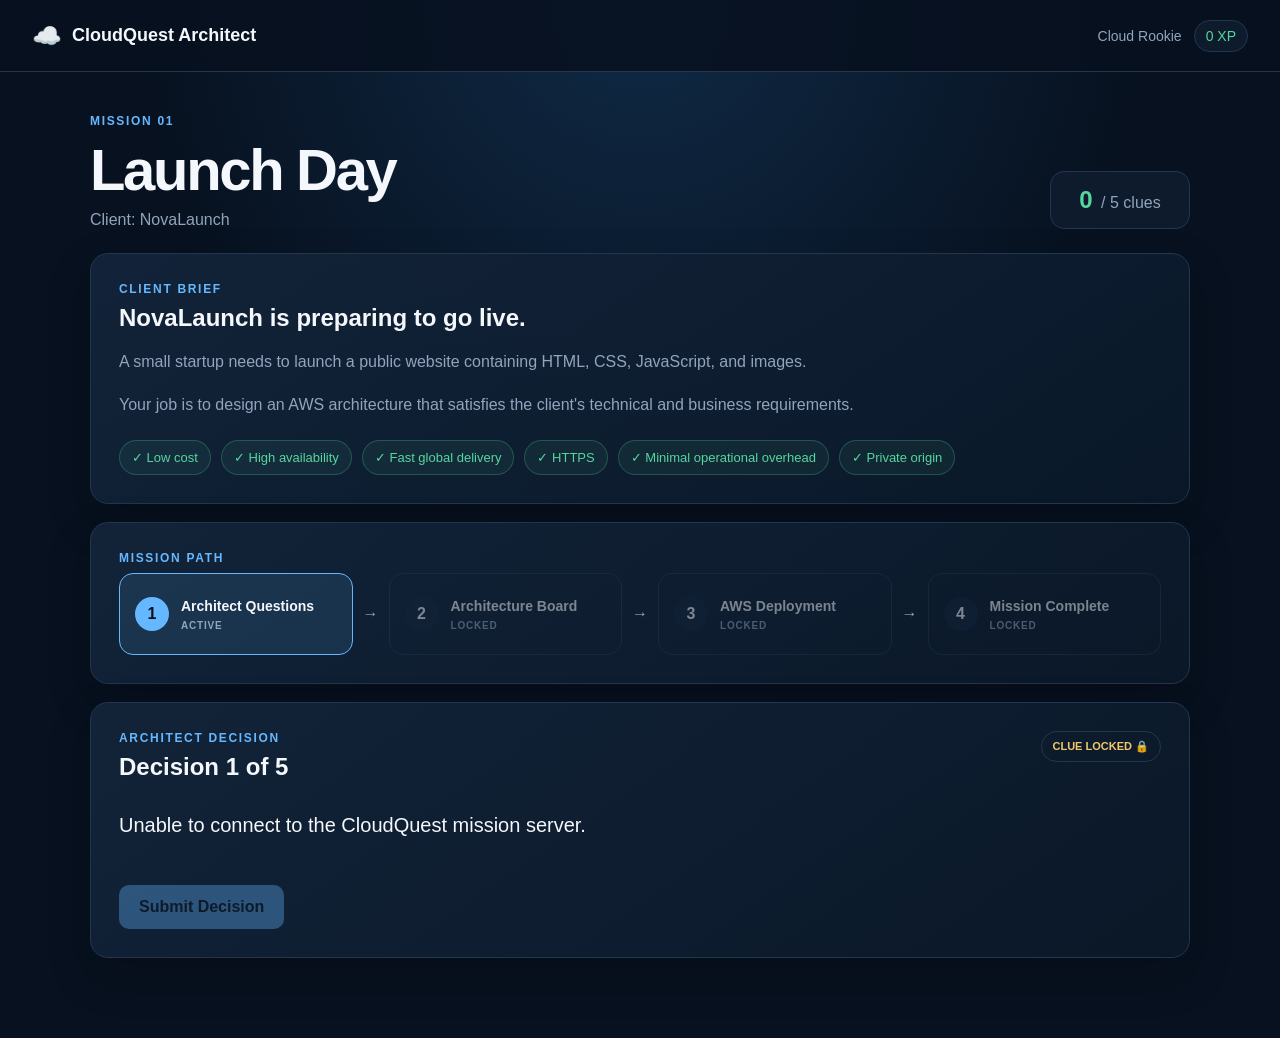
==== frontend/index.html @ 121c69e2 "feat: connect Mission 1 decision flow to API" ====
<!DOCTYPE html>
<html lang="en">
<head>
    <meta charset="UTF-8">
    <meta
        name="viewport"
        content="width=device-width, initial-scale=1.0"
    >

    <title>CloudQuest Architect</title>

    <link rel="stylesheet" href="style.css">
</head>

<body>

    <header class="topbar">
        <div class="brand">
            <span class="brand-icon">☁️</span>
            <span>CloudQuest Architect</span>
        </div>

        <div class="player-info">
            <span>Cloud Rookie</span>
            <span id="xp-display">0 XP</span>
        </div>
    </header>

    <main class="game-container">

        <section class="mission-header">
            <div>
                <p class="eyebrow">MISSION 01</p>
                <h1>Launch Day</h1>
                <p class="mission-company">
                    Client: NovaLaunch
                </p>
            </div>

            <div class="clue-counter">
                <span id="clues-unlocked">0</span>
                <span>/ 5 clues</span>
            </div>
        </section>

        <section class="client-brief game-card">
            <p class="section-label">CLIENT BRIEF</p>

            <h2>NovaLaunch is preparing to go live.</h2>

            <p>
                A small startup needs to launch a public website
                containing HTML, CSS, JavaScript, and images.
            </p>

            <p>
                Your job is to design an AWS architecture that
                satisfies the client's technical and business
                requirements.
            </p>

            <div class="requirements">
                <span>✓ Low cost</span>
                <span>✓ High availability</span>
                <span>✓ Fast global delivery</span>
                <span>✓ HTTPS</span>
                <span>✓ Minimal operational overhead</span>
                <span>✓ Private origin</span>
            </div>
        </section>

        <section class="mission-path game-card">
            <p class="section-label">MISSION PATH</p>

            <div class="path">
                <div class="path-stage active">
                    <span class="stage-number">1</span>
                    <div>
                        <strong>Architect Questions</strong>
                        <small>ACTIVE</small>
                    </div>
                </div>

                <span class="path-arrow">→</span>

                <div
                    class="path-stage locked"
                    id="architecture-stage"
                >
                    <span class="stage-number">2</span>
                    <div>
                        <strong>Architecture Board</strong>
                        <small>LOCKED</small>
                    </div>
                </div>

                <span class="path-arrow">→</span>

                <div
                    class="path-stage locked"
                    id="deployment-stage"
                >
                    <span class="stage-number">3</span>
                    <div>
                        <strong>AWS Deployment</strong>
                        <small>LOCKED</small>
                    </div>
                </div>

                <span class="path-arrow">→</span>

                <div class="path-stage locked">
                    <span class="stage-number">4</span>
                    <div>
                        <strong>Mission Complete</strong>
                        <small>LOCKED</small>
                    </div>
                </div>
            </div>
        </section>

        <section class="decision-area game-card">

            <div class="decision-heading">
                <div>
                    <p class="section-label">
                        ARCHITECT DECISION
                    </p>

                    <h2 id="question-progress">
                        Decision 1 of 5
                    </h2>
                </div>

                <span class="decision-status">
                    CLUE LOCKED 🔒
                </span>
            </div>

            <p
                class="question-text"
                id="question-text"
            >
                Loading mission decision...
            </p>

            <div
                class="answer-options"
                id="answer-options"
            >
            </div>

            <div
                class="feedback hidden"
                id="feedback"
            >
            </div>

            <button
                type="button"
                id="submit-answer"
                disabled
            >
                Submit Decision
            </button>

        </section>

    </main>

    <script src="app.js"></script>

</body>
</html>
---- frontend/style.css ----
* {
    box-sizing: border-box;
}

:root {
    --bg: #07111f;
    --surface: #0d1b2d;
    --surface-light: #13243a;
    --border: #24364d;
    --text: #f4f7fb;
    --muted: #91a4bc;
    --accent: #65b8ff;
    --accent-soft: rgba(101, 184, 255, 0.12);
    --success: #55d69e;
    --warning: #f4c76b;
}

body {
    margin: 0;
    min-height: 100vh;
    font-family:
        Inter,
        -apple-system,
        BlinkMacSystemFont,
        "Segoe UI",
        sans-serif;
    background:
        radial-gradient(
            circle at top,
            #102a46 0,
            var(--bg) 42%
        );
    color: var(--text);
}

button,
input {
    font: inherit;
}

.topbar {
    min-height: 72px;
    padding: 0 32px;
    display: flex;
    align-items: center;
    justify-content: space-between;
    border-bottom: 1px solid var(--border);
    background: rgba(7, 17, 31, 0.88);
}

.brand {
    display: flex;
    align-items: center;
    gap: 10px;
    font-size: 18px;
    font-weight: 700;
}

.brand-icon {
    font-size: 24px;
}

.player-info {
    display: flex;
    align-items: center;
    gap: 12px;
    color: var(--muted);
    font-size: 14px;
}

#xp-display {
    padding: 7px 11px;
    border: 1px solid var(--border);
    border-radius: 999px;
    color: var(--success);
    background: var(--surface);
}

.game-container {
    width: min(1100px, calc(100% - 40px));
    margin: 42px auto 80px;
}

.mission-header {
    margin-bottom: 24px;
    display: flex;
    align-items: flex-end;
    justify-content: space-between;
    gap: 24px;
}

.eyebrow,
.section-label {
    margin: 0 0 8px;
    color: var(--accent);
    font-size: 12px;
    font-weight: 800;
    letter-spacing: 0.14em;
}

.mission-header h1 {
    margin: 0;
    font-size: clamp(36px, 6vw, 58px);
    letter-spacing: -0.04em;
}

.mission-company {
    margin: 8px 0 0;
    color: var(--muted);
}

.clue-counter {
    min-width: 140px;
    padding: 14px 18px;
    border: 1px solid var(--border);
    border-radius: 14px;
    text-align: center;
    background: var(--surface);
    color: var(--muted);
}

#clues-unlocked {
    margin-right: 4px;
    color: var(--success);
    font-size: 24px;
    font-weight: 800;
}

.game-card {
    margin-bottom: 18px;
    padding: 28px;
    border: 1px solid var(--border);
    border-radius: 18px;
    background:
        linear-gradient(
            145deg,
            rgba(19, 36, 58, 0.95),
            rgba(10, 24, 40, 0.95)
        );
    box-shadow: 0 18px 45px rgba(0, 0, 0, 0.18);
}

.client-brief h2,
.decision-heading h2 {
    margin: 0;
}

.client-brief > p:not(.section-label) {
    max-width: 760px;
    color: var(--muted);
    line-height: 1.7;
}

.requirements {
    margin-top: 22px;
    display: flex;
    flex-wrap: wrap;
    gap: 10px;
}

.requirements span {
    padding: 9px 12px;
    border: 1px solid rgba(85, 214, 158, 0.25);
    border-radius: 999px;
    color: var(--success);
    background: rgba(85, 214, 158, 0.07);
    font-size: 13px;
}

.path {
    display: grid;
    grid-template-columns:
        1fr auto 1fr auto 1fr auto 1fr;
    align-items: center;
    gap: 10px;
}

.path-stage {
    min-height: 82px;
    padding: 15px;
    display: flex;
    align-items: center;
    gap: 12px;
    border: 1px solid var(--border);
    border-radius: 14px;
}

.path-stage.active {
    border-color: var(--accent);
    background: var(--accent-soft);
}

.path-stage.locked {
    opacity: 0.48;
}

.stage-number {
    width: 34px;
    height: 34px;
    flex: 0 0 34px;
    display: grid;
    place-items: center;
    border-radius: 50%;
    background: var(--surface-light);
    font-weight: 800;
}

.path-stage.active .stage-number {
    color: var(--bg);
    background: var(--accent);
}

.path-stage strong,
.path-stage small {
    display: block;
}

.path-stage strong {
    font-size: 14px;
}

.path-stage small {
    margin-top: 6px;
    color: var(--muted);
    font-size: 10px;
    font-weight: 800;
    letter-spacing: 0.08em;
}

.path-arrow {
    color: var(--muted);
}

.decision-heading {
    display: flex;
    justify-content: space-between;
    gap: 20px;
}

.decision-status {
    height: fit-content;
    padding: 8px 11px;
    border: 1px solid var(--border);
    border-radius: 999px;
    color: var(--warning);
    font-size: 11px;
    font-weight: 800;
}

.question-text {
    max-width: 800px;
    margin: 28px 0 22px;
    font-size: 20px;
    line-height: 1.6;
}

.answer-options {
    display: grid;
    gap: 12px;
}

.answer-option {
    width: 100%;
    padding: 16px 18px;
    border: 1px solid var(--border);
    border-radius: 12px;
    text-align: left;
    color: var(--text);
    background: var(--surface);
    cursor: pointer;
    transition:
        border-color 0.15s ease,
        transform 0.15s ease,
        background 0.15s ease;
}

.answer-option:hover {
    border-color: var(--accent);
    transform: translateY(-1px);
}

.answer-option.selected {
    border-color: var(--accent);
    background: var(--accent-soft);
}

.feedback {
    margin-top: 20px;
    padding: 16px;
    border: 1px solid var(--border);
    border-radius: 12px;
    line-height: 1.6;
}

.hidden {
    display: none;
}

#submit-answer {
    margin-top: 22px;
    padding: 13px 20px;
    border: 0;
    border-radius: 10px;
    color: var(--bg);
    background: var(--accent);
    font-weight: 800;
    cursor: pointer;
}

#submit-answer:disabled {
    cursor: not-allowed;
    opacity: 0.35;
}

@media (max-width: 850px) {
    .path {
        grid-template-columns: 1fr;
    }

    .path-arrow {
        text-align: center;
        transform: rotate(90deg);
    }
}

@media (max-width: 600px) {
    .topbar {
        padding: 0 18px;
    }

    .player-info span:first-child {
        display: none;
    }

    .game-container {
        width: min(100% - 24px, 1100px);
        margin-top: 24px;
    }

    .mission-header {
        align-items: flex-start;
        flex-direction: column;
    }

    .game-card {
        padding: 20px;
    }

    .decision-heading {
        flex-direction: column;
    }
}
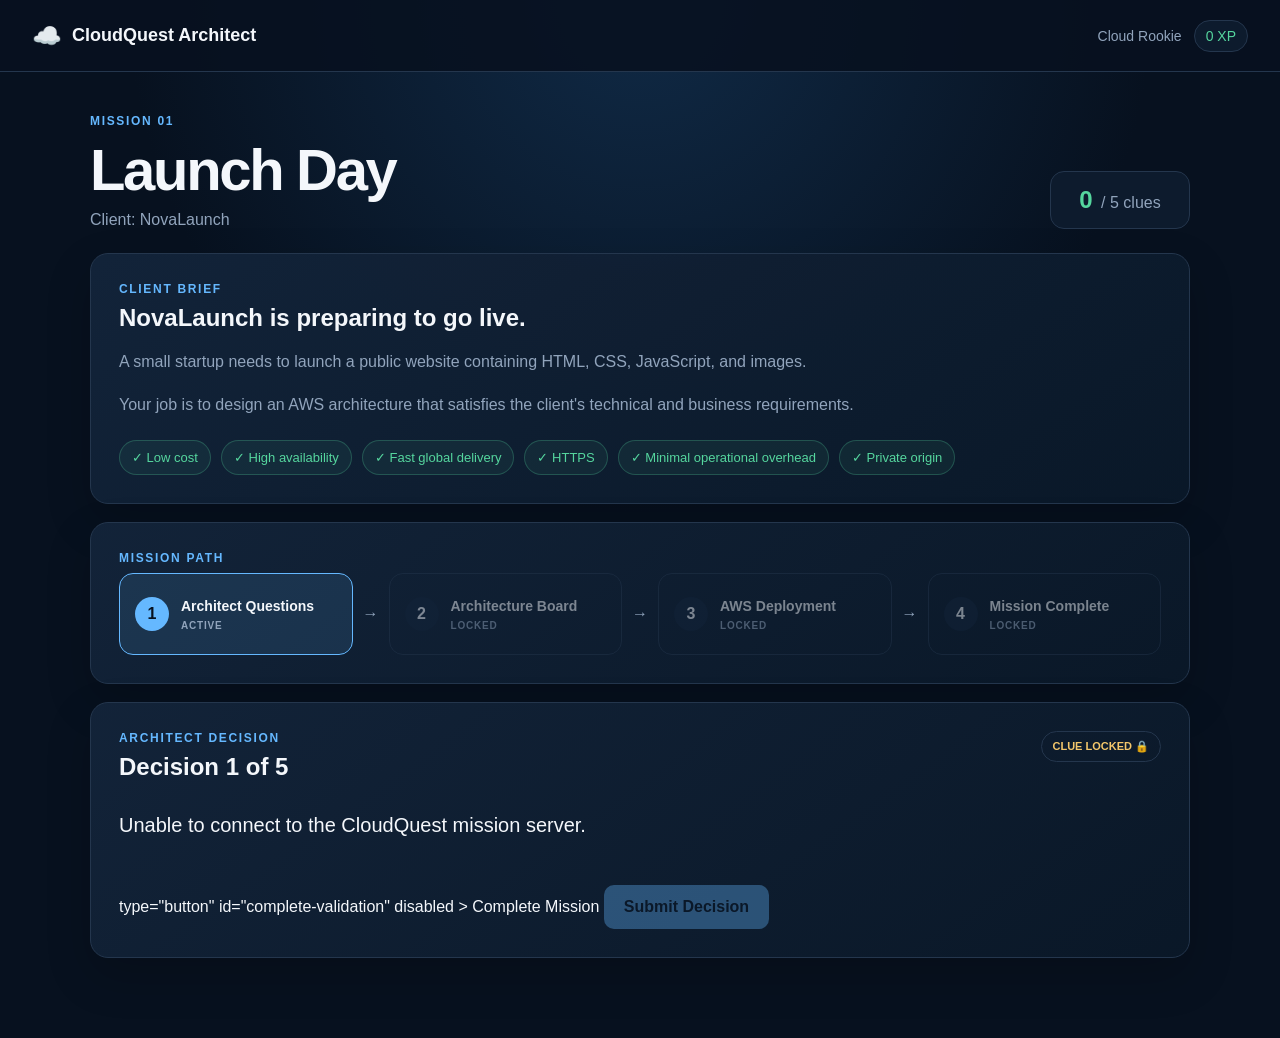
==== commit ca4a6756: "feat: add Mission 2 navigation" ====
--- a/frontend/index.html
+++ b/frontend/index.html
@@ -73,7 +73,7 @@
             <p class="section-label">MISSION PATH</p>
 
             <div class="path">
-                <div class="path-stage active">
+                <div class="path-stage active" id="questions-stage">
                     <span class="stage-number">1</span>
                     <div>
                         <strong>Architect Questions</strong>
@@ -109,7 +109,7 @@
 
                 <span class="path-arrow">→</span>
 
-                <div class="path-stage locked">
+                <div class="path-stage locked"  id="mission-complete-stage" >
                     <span class="stage-number">4</span>
                     <div>
                         <strong>Mission Complete</strong>
@@ -156,7 +156,21 @@
             >
             </div>
 
-            <button
+                type="button"
+    id="complete-validation"
+    disabled
+>
+    Complete Mission
+</button>
+<button
+    type="button"
+    id="continue-mission-2"
+    class="hidden"
+    onclick="window.location.href='/mission2.html'"
+>
+    Continue to Mission 02 — Traffic Surge →
+</button>
+<button
                 type="button"
                 id="submit-answer"
                 disabled
@@ -166,6 +180,713 @@
 
         </section>
 
+        <section
+            class="architecture-board game-card hidden"
+            id="architecture-board"
+        >
+            <div class="board-heading">
+                <div>
+                    <p class="section-label">ARCHITECTURE BOARD</p>
+                    <h2>Build the NovaLaunch Architecture</h2>
+                </div>
+
+                <span class="board-status">
+                    DESIGN IN PROGRESS
+                </span>
+            </div>
+
+            <p class="board-intro">
+                Use the clues you unlocked to place the correct AWS
+                service in each architecture layer. Some services are
+                distractors.
+            </p>
+
+            <div class="architecture-layout">
+
+                <div class="clue-panel">
+                    <h3>🧩 Unlocked Clues</h3>
+
+                    <div id="architecture-clues">
+                    </div>
+                </div>
+
+                <div class="component-panel">
+                    <h3>☁️ AWS Component Bank</h3>
+
+                    <p class="panel-help">
+                        Select a service, then choose the architecture
+                        layer where you want to place it.
+                    </p>
+
+                    <div
+                        class="component-bank"
+                        id="component-bank"
+                    >
+                    </div>
+                </div>
+
+                <div class="architecture-slots-panel">
+                    <h3>🏗️ Architecture Layers</h3>
+
+                    <div
+                        class="architecture-slots"
+                        id="architecture-slots"
+                    >
+                    </div>
+                </div>
+
+            </div>
+
+            <div
+                class="architecture-feedback hidden"
+                id="architecture-feedback"
+            >
+            </div>
+
+            <button
+                type="button"
+                id="submit-architecture"
+                disabled
+            >
+                Submit for Architect Review
+            </button>
+
+        </section>
+        <section
+            class="deployment-mission game-card hidden"
+            id="deployment-mission"
+        >
+            <div class="deployment-heading">
+                <div>
+                    <p class="section-label">AWS DEPLOYMENT MISSION</p>
+                    <h2>Launch NovaLaunch</h2>
+                </div>
+
+                <span class="deployment-status">
+                    READY TO DEPLOY
+                </span>
+            </div>
+
+            <p class="deployment-intro">
+                Your architecture has been approved. Now turn the
+                design into a working AWS solution.
+            </p>
+
+            <div class="deployment-progress">
+                <div class="deployment-step active">
+                    <span>1</span>
+                    <strong>Origin</strong>
+                </div>
+
+                <div class="deployment-step">
+                    <span>2</span>
+                    <strong>Global Delivery</strong>
+                </div>
+
+                <div class="deployment-step">
+                    <span>3</span>
+                    <strong>HTTPS</strong>
+                </div>
+
+                <div class="deployment-step">
+                    <span>4</span>
+                    <strong>DNS</strong>
+                </div>
+
+                <div class="deployment-step">
+                    <span>5</span>
+                    <strong>Validation</strong>
+                </div>
+            </div>
+
+            <div class="deployment-task">
+                <p class="section-label">DEPLOYMENT STAGE 1</p>
+
+                <h3>Build the Private Origin</h3>
+
+                <p class="deployment-requirement">
+                    NovaLaunch needs a secure location for its static
+                    website. The origin must not be directly public.
+                </p>
+
+                <div class="deployment-task-grid">
+                    <div class="deployment-task-card">
+                        <h4>🎯 Your Task</h4>
+
+                        <ul>
+                            <li>Create an Amazon S3 bucket.</li>
+                            <li>Upload the NovaLaunch website files.</li>
+                            <li>Keep Block Public Access enabled.</li>
+                            <li>Do not enable public website hosting.</li>
+                        </ul>
+                    </div>
+
+                    <div class="deployment-task-card">
+                        <h4>💡 Why This Matters</h4>
+
+                        <p>
+                            CloudFront will become the public entry
+                            point. The S3 origin should remain protected
+                            from direct public access.
+                        </p>
+                    </div>
+                </div>
+
+                <div
+                    class="deployment-feedback hidden"
+                    id="deployment-feedback"
+                ></div>
+
+                <button
+                    type="button"
+                    id="complete-deployment-stage"
+                >
+                    I've Created the Origin
+                             </button>
+                              <div
+                    class="deployment-check hidden"
+                    id="origin-deployment-check"
+                >
+                    <p class="section-label">
+                        DEPLOYMENT CHECK
+                    </p>
+
+                    <h4>
+                        Verify the Private Origin
+                    </h4>
+
+                    <p>
+                        Your S3 bucket contains the website files.
+                        Which setting should remain enabled to prevent
+                        direct public access?
+                    </p>
+
+                    <div
+                        class="deployment-check-options"
+                        id="origin-check-options"
+                    >
+                        <button
+                            type="button"
+                            class="deployment-check-option"
+                            data-answer="A"
+                        >
+                            A. Static website hosting
+                        </button>
+
+                        <button
+                            type="button"
+                            class="deployment-check-option"
+                            data-answer="B"
+                        >
+                            B. Block Public Access
+                        </button>
+
+                        <button
+                            type="button"
+                            class="deployment-check-option"
+                            data-answer="C"
+                        >
+                            C. Public-read ACL
+                        </button>
+
+                        <button
+                            type="button"
+                            class="deployment-check-option"
+                            data-answer="D"
+                        >
+                            D. Public bucket policy
+                        </button>
+                    </div>
+
+                    <button
+                        type="button"
+                        id="verify-origin-check"
+                        disabled
+                    >
+                        Verify Deployment
+                    </button>
+
+                </div>
+
+            </div>
+       
+                 <div
+                class="deployment-task hidden"
+                id="global-delivery-stage"
+            >
+                <p class="section-label">
+                    DEPLOYMENT STAGE 2
+                </p>
+
+                <h3>Configure Global Delivery</h3>
+
+                <p class="deployment-requirement">
+                    NovaLaunch users are distributed around the world.
+                    Deliver the private S3 content with low latency
+                    without managing web servers.
+                </p>
+
+                <div class="deployment-task-grid">
+                    <div class="deployment-task-card">
+                        <h4>🎯 Your Task</h4>
+
+                        <ul>
+                            <li>
+                                Create an Amazon CloudFront distribution.
+                            </li>
+                            <li>
+                                Use your private S3 bucket as the origin.
+                            </li>
+                            <li>
+                                Configure controlled access between
+                                CloudFront and the S3 origin.
+                            </li>
+                            <li>
+                                Wait until the distribution is deployed.
+                            </li>
+                        </ul>
+                    </div>
+
+                    <div class="deployment-task-card">
+                        <h4>💡 Why This Matters</h4>
+
+                        <p>
+                            CloudFront provides a globally distributed
+                            entry point while the S3 bucket remains
+                            protected as the origin.
+                        </p>
+                    </div>
+                </div>
+
+                <div
+                    class="deployment-feedback hidden"
+                    id="global-delivery-feedback"
+                ></div>
+
+                <button
+                    type="button"
+                    id="complete-global-delivery"
+                >
+                    I've Configured Global Delivery
+                </button>
+
+                <div
+                    class="deployment-check hidden"
+                    id="global-delivery-check"
+                >
+                    <p class="section-label">
+                        DEPLOYMENT CHECK
+                    </p>
+
+                    <h4>Verify the Delivery Layer</h4>
+
+                    <p>
+                        Which AWS service should users reach first
+                        when requesting the NovaLaunch website?
+                    </p>
+
+                    <div
+                        class="deployment-check-options"
+                        id="global-delivery-options"
+                    >
+                        <button
+                            type="button"
+                            class="global-delivery-option"
+                            data-answer="A"
+                        >
+                            A. Amazon S3
+                        </button>
+
+                        <button
+                            type="button"
+                            class="global-delivery-option"
+                            data-answer="B"
+                        >
+                            B. Amazon CloudFront
+                        </button>
+
+                        <button
+                            type="button"
+                            class="global-delivery-option"
+                            data-answer="C"
+                        >
+                            C. Amazon EC2
+                        </button>
+
+                        <button
+                            type="button"
+                            class="global-delivery-option"
+                            data-answer="D"
+                        >
+                            D. Amazon RDS
+                        </button>
+                    </div>
+
+                    <button
+                        type="button"
+                        id="verify-global-delivery"
+                        disabled
+                    >
+                        Verify Deployment
+                    </button>
+                </div>
+            </div>
+          
+                   <div
+                class="deployment-task hidden"
+                id="https-stage"
+            >
+                <p class="section-label">
+                    DEPLOYMENT STAGE 3
+                </p>
+
+                <h3>Secure the Website with HTTPS</h3>
+
+                <p class="deployment-requirement">
+                    NovaLaunch customers must access the website over
+                    HTTPS using a trusted TLS certificate.
+                </p>
+
+                <div class="deployment-task-grid">
+                    <div class="deployment-task-card">
+                        <h4>🎯 Your Task</h4>
+
+                        <ul>
+                            <li>
+                                Open AWS Certificate Manager (ACM).
+                            </li>
+                            <li>
+                                Request a public certificate for the
+                                NovaLaunch domain.
+                            </li>
+                            <li>
+                                Request the certificate in
+                                US East (N. Virginia).
+                            </li>
+                            <li>
+                                Complete domain validation.
+                            </li>
+                            <li>
+                                Associate the certificate with the
+                                CloudFront distribution.
+                            </li>
+                        </ul>
+                    </div>
+
+                    <div class="deployment-task-card">
+                        <h4>💡 Architecture Insight</h4>
+
+                        <p>
+                            CloudFront is a global service. Certificates
+                            used for HTTPS between viewers and CloudFront
+                            must be available through ACM in the
+                            US East (N. Virginia) Region.
+                        </p>
+                    </div>
+                </div>
+
+                <div
+                    class="deployment-feedback hidden"
+                    id="https-feedback"
+                ></div>
+
+                <button
+                    type="button"
+                    id="complete-https-stage"
+                >
+                    I've Configured HTTPS
+                </button>
+
+                <div
+                    class="deployment-check hidden"
+                    id="https-deployment-check"
+                >
+                    <p class="section-label">
+                        DEPLOYMENT CHECK
+                    </p>
+
+                    <h4>Verify the HTTPS Configuration</h4>
+
+                    <p>
+                        In which AWS Region must the ACM certificate
+                        for a CloudFront viewer HTTPS configuration
+                        be requested or imported?
+                    </p>
+
+                    <div
+                        class="deployment-check-options"
+                        id="https-check-options"
+                    >
+                        <button
+                            type="button"
+                            class="https-check-option"
+                            data-answer="A"
+                        >
+                            A. Europe (London)
+                        </button>
+
+                        <button
+                            type="button"
+                            class="https-check-option"
+                            data-answer="B"
+                        >
+                            B. Any Region
+                        </button>
+
+                        <button
+                            type="button"
+                            class="https-check-option"
+                            data-answer="C"
+                        >
+                            C. US East (N. Virginia)
+                        </button>
+
+                        <button
+                            type="button"
+                            class="https-check-option"
+                            data-answer="D"
+                        >
+                            D. The S3 bucket's Region
+                        </button>
+                    </div>
+
+                    <button
+                        type="button"
+                        id="verify-https-check"
+                        disabled
+                    >
+                        Verify Deployment
+                    </button>
+                </div>
+            </div>
+       
+       
+                  <div
+                class="deployment-task hidden"
+                id="dns-stage"
+            >
+                <p class="section-label">
+                    DEPLOYMENT STAGE 4
+                </p>
+
+                <h3>Connect the Domain with DNS</h3>
+
+                <p class="deployment-requirement">
+                    NovaLaunch needs a simple way for users to reach
+                    the website using a friendly domain name.
+                </p>
+
+                <div class="deployment-task-grid">
+                    <div class="deployment-task-card">
+                        <h4>🎯 Full Deployment</h4>
+
+                        <ul>
+                            <li>
+                                Open Amazon Route 53.
+                            </li>
+                            <li>
+                                Use a hosted zone for your domain.
+                            </li>
+                            <li>
+                                Create an Alias record pointing to
+                                the CloudFront distribution.
+                            </li>
+                            <li>
+                                Confirm the custom domain is included
+                                in the CloudFront configuration.
+                            </li>
+                            <li>
+                                Test the website using HTTPS.
+                            </li>
+                        </ul>
+                    </div>
+
+                    <div class="deployment-task-card">
+                        <h4>🧪 Practice Mode</h4>
+
+                        <p>
+                            Don't own a domain? You do not need to
+                            purchase one for this learning mission.
+                            Continue using the CloudFront distribution
+                            domain and complete the DNS architecture
+                            verification below.
+                        </p>
+                    </div>
+                </div>
+
+                <div
+                    class="deployment-feedback hidden"
+                    id="dns-feedback"
+                ></div>
+
+                <button
+                    type="button"
+                    id="complete-dns-stage"
+                >
+                    Continue to DNS Verification
+                </button>
+
+                <div
+                    class="deployment-check hidden"
+                    id="dns-deployment-check"
+                >
+                    <p class="section-label">
+                        DEPLOYMENT CHECK
+                    </p>
+
+                    <h4>Verify the DNS Design</h4>
+
+                    <p>
+                        NovaLaunch uses Route 53 for DNS and CloudFront
+                        to deliver the website. Which Route 53 record
+                        design should direct the domain to CloudFront?
+                    </p>
+
+                    <div
+                        class="deployment-check-options"
+                        id="dns-check-options"
+                    >
+                        <button
+                            type="button"
+                            class="dns-check-option"
+                            data-answer="A"
+                        >
+                            A. Alias record pointing to CloudFront
+                        </button>
+
+                        <button
+                            type="button"
+                            class="dns-check-option"
+                            data-answer="B"
+                        >
+                            B. MX record pointing to the S3 bucket
+                        </button>
+
+                        <button
+                            type="button"
+                            class="dns-check-option"
+                            data-answer="C"
+                        >
+                            C. TXT record pointing to CloudFront
+                        </button>
+
+                        <button
+                            type="button"
+                            class="dns-check-option"
+                            data-answer="D"
+                        >
+                            D. NS record pointing directly to S3
+                        </button>
+                    </div>
+
+                    <button
+                        type="button"
+                        id="verify-dns-check"
+                        disabled
+                    >
+                        Verify Deployment
+                    </button>
+                </div>
+            </div>
+
+                <div
+                class="deployment-task hidden"
+                id="validation-stage"
+            >
+                <p class="section-label">
+                    DEPLOYMENT STAGE 5
+                </p>
+
+                <h3>Validate the Complete Solution</h3>
+
+                <p class="deployment-requirement">
+                    Before NovaLaunch can go live, verify that the
+                    complete architecture satisfies the original
+                    client requirements.
+                </p>
+
+                <div class="deployment-task-grid">
+                    <div class="deployment-task-card">
+                        <h4>🔎 Validation Checklist</h4>
+
+                        <p>
+                            Complete each check before finishing
+                            the deployment mission.
+                        </p>
+
+                        <label class="validation-item">
+                            <input
+                                type="checkbox"
+                                class="validation-check"
+                            >
+                            The website loads through CloudFront.
+                        </label>
+
+                        <label class="validation-item">
+                            <input
+                                type="checkbox"
+                                class="validation-check"
+                            >
+                            The S3 origin is not directly public.
+                        </label>
+
+                        <label class="validation-item">
+                            <input
+                                type="checkbox"
+                                class="validation-check"
+                            >
+                            HTTPS works without a certificate warning.
+                        </label>
+
+                        <label class="validation-item">
+                            <input
+                                type="checkbox"
+                                class="validation-check"
+                            >
+                            The architecture uses no unnecessary
+                            web servers.
+                        </label>
+                    </div>
+
+                    <div class="deployment-task-card">
+                        <h4>🏗️ Final Architecture</h4>
+
+                        <p>
+                            User → Route 53 → CloudFront →
+                            Private S3 Origin
+                        </p>
+
+                        <p>
+                            ACM provides the TLS certificate used
+                            by CloudFront for HTTPS.
+                        </p>
+
+                        <p>
+                            Practice Mode learners can validate using
+                            the CloudFront domain without purchasing
+                            a custom domain.
+                        </p>
+                    </div>
+                </div>
+
+                <div
+                    class="deployment-feedback hidden"
+                    id="validation-feedback"
+                ></div>
+
+                <button
+                    type="button"
+                    id="complete-validation"
+                    disabled
+                >
+                    Complete Mission
+                </button>
+            </div>
+
+        
+         </section>
+
+
     </main>
 
     <script src="app.js"></script>
--- a/frontend/style.css
+++ b/frontend/style.css
@@ -184,7 +184,6 @@
     border: 1px solid var(--border);
     border-radius: 14px;
 }
-
 .path-stage.active {
     border-color: var(--accent);
     background: var(--accent-soft);
@@ -192,6 +191,21 @@
 
 .path-stage.locked {
     opacity: 0.48;
+}
+
+.path-stage.completed {
+    opacity: 1;
+    border-color: var(--accent);
+    background: var(--accent-soft);
+}
+
+.path-stage.completed .stage-number {
+    color: var(--bg);
+    background: var(--accent);
+}
+
+.path-stage.completed small {
+    color: var(--accent);
 }
 
 .stage-number {
@@ -350,3 +364,376 @@
         flex-direction: column;
     }
 }
+
+
+/* =========================================
+   ARCHITECTURE BOARD
+   ========================================= */
+
+.architecture-board {
+    margin-top: 24px;
+}
+
+.board-heading {
+    display: flex;
+    justify-content: space-between;
+    align-items: flex-start;
+    gap: 20px;
+    margin-bottom: 12px;
+}
+
+.board-heading h2 {
+    margin: 4px 0 0;
+}
+
+.board-status {
+    padding: 8px 12px;
+    border: 1px solid rgba(255, 255, 255, 0.15);
+    border-radius: 999px;
+    font-size: 12px;
+    font-weight: 700;
+    letter-spacing: 0.08em;
+}
+
+.board-intro {
+    margin-bottom: 24px;
+    line-height: 1.6;
+    opacity: 0.8;
+}
+
+.architecture-layout {
+    display: grid;
+    grid-template-columns: 1fr 1fr 1.2fr;
+    gap: 20px;
+}
+
+.clue-panel,
+.component-panel,
+.architecture-slots-panel {
+    padding: 18px;
+    border: 1px solid rgba(255, 255, 255, 0.1);
+    border-radius: 14px;
+    background: rgba(255, 255, 255, 0.025);
+}
+
+.clue-panel h3,
+.component-panel h3,
+.architecture-slots-panel h3 {
+    margin-top: 0;
+}
+
+.architecture-clue {
+    padding: 12px;
+    margin-bottom: 10px;
+    border: 1px solid rgba(255, 255, 255, 0.1);
+    border-radius: 10px;
+}
+
+.architecture-clue strong {
+    display: block;
+    margin-bottom: 5px;
+}
+
+.architecture-clue p {
+    margin: 0;
+    font-size: 13px;
+    line-height: 1.5;
+    opacity: 0.8;
+}
+
+.panel-help {
+    font-size: 13px;
+    line-height: 1.5;
+    opacity: 0.7;
+}
+
+.component-bank {
+    display: grid;
+    gap: 10px;
+}
+
+.aws-component {
+    width: 100%;
+    padding: 12px;
+    text-align: left;
+    border-radius: 10px;
+    border: 1px solid rgba(255, 255, 255, 0.15);
+    background: rgba(255, 255, 255, 0.04);
+    color: inherit;
+    cursor: pointer;
+}
+
+.aws-component:hover {
+    border-color: rgba(255, 255, 255, 0.35);
+    transform: translateY(-1px);
+}
+
+.aws-component.selected {
+    border-color: #60a5fa;
+    background: rgba(96, 165, 250, 0.12);
+}
+
+.architecture-slots {
+    display: grid;
+    gap: 12px;
+}
+
+.architecture-slot {
+    min-height: 78px;
+    padding: 14px;
+    border: 1px dashed rgba(255, 255, 255, 0.25);
+    border-radius: 12px;
+    display: flex;
+    flex-direction: column;
+    justify-content: center;
+    gap: 8px;
+    cursor: pointer;
+}
+
+.architecture-slot:hover {
+    border-color: rgba(255, 255, 255, 0.5);
+}
+
+.slot-label {
+    font-size: 12px;
+    font-weight: 700;
+    letter-spacing: 0.06em;
+    opacity: 0.65;
+    text-transform: uppercase;
+}
+
+.slot-value {
+    font-size: 15px;
+}
+
+.architecture-feedback {
+    margin-top: 20px;
+    padding: 14px;
+    border-radius: 10px;
+    border: 1px solid rgba(255, 255, 255, 0.12);
+}
+
+#submit-architecture {
+    margin-top: 20px;
+}
+
+@media (max-width: 900px) {
+    .architecture-layout {
+        grid-template-columns: 1fr;
+    }
+
+    .board-heading {
+        flex-direction: column;
+    }
+}
+/* =========================================================
+   AWS DEPLOYMENT MISSION
+   ========================================================= */
+
+.deployment-mission {
+    margin-top: 28px;
+}
+
+.deployment-heading {
+    display: flex;
+    justify-content: space-between;
+    align-items: flex-start;
+    gap: 20px;
+    margin-bottom: 12px;
+}
+
+.deployment-heading h2 {
+    margin: 4px 0 0;
+}
+
+.deployment-status {
+    padding: 8px 14px;
+    border: 1px solid rgba(255, 255, 255, 0.18);
+    border-radius: 999px;
+    font-size: 0.75rem;
+    font-weight: 700;
+    letter-spacing: 0.08em;
+    white-space: nowrap;
+}
+
+.deployment-intro {
+    margin: 0 0 28px;
+    line-height: 1.7;
+    opacity: 0.82;
+}
+
+/* Deployment progress */
+
+.deployment-progress {
+    display: grid;
+    grid-template-columns: repeat(5, 1fr);
+    gap: 10px;
+    margin-bottom: 30px;
+}
+
+.deployment-step {
+    display: flex;
+    align-items: center;
+    gap: 9px;
+    padding: 12px;
+    border: 1px solid rgba(255, 255, 255, 0.12);
+    border-radius: 12px;
+    opacity: 0.5;
+}
+
+.deployment-step span {
+    display: grid;
+    place-items: center;
+    width: 28px;
+    height: 28px;
+    flex-shrink: 0;
+    border-radius: 50%;
+    border: 1px solid rgba(255, 255, 255, 0.25);
+    font-size: 0.8rem;
+    font-weight: 700;
+}
+
+.deployment-step strong {
+    font-size: 0.82rem;
+}
+
+.deployment-step.active {
+    opacity: 1;
+    border-color: rgba(255, 255, 255, 0.35);
+}
+
+/* Current deployment task */
+
+.deployment-task {
+    padding-top: 6px;
+}
+
+.deployment-task h3 {
+    margin: 5px 0 12px;
+    font-size: 1.4rem;
+}
+
+.deployment-requirement {
+    max-width: 760px;
+    margin-bottom: 22px;
+    line-height: 1.65;
+}
+
+.deployment-task-grid {
+    display: grid;
+    grid-template-columns: repeat(2, minmax(0, 1fr));
+    gap: 16px;
+    margin-bottom: 22px;
+}
+
+.deployment-task-card {
+    padding: 20px;
+    border: 1px solid rgba(255, 255, 255, 0.12);
+    border-radius: 14px;
+    background: rgba(255, 255, 255, 0.035);
+}
+
+.deployment-task-card h4 {
+    margin: 0 0 14px;
+}
+
+.deployment-task-card p,
+.deployment-task-card li {
+    line-height: 1.65;
+    opacity: 0.85;
+}
+
+.deployment-task-card ul {
+    margin: 0;
+    padding-left: 20px;
+}
+
+.deployment-task-card li + li {
+    margin-top: 7px;
+}
+
+.deployment-feedback {
+    margin: 18px 0;
+    padding: 16px 18px;
+    border: 1px solid rgba(255, 255, 255, 0.14);
+    border-radius: 12px;
+    line-height: 1.6;
+}
+
+#complete-deployment-stage {
+    margin-top: 4px;
+}
+
+/* Responsive deployment layout */
+
+@media (max-width: 900px) {
+    .deployment-progress {
+        grid-template-columns: 1fr;
+    }
+
+    .deployment-task-grid {
+        grid-template-columns: 1fr;
+    }
+
+    .deployment-heading {
+        flex-direction: column;
+    }
+}
+/* =========================================================
+   DEPLOYMENT CHECK
+   ========================================================= */
+
+.deployment-check {
+    margin-top: 24px;
+    padding: 22px;
+    border: 1px solid rgba(255, 255, 255, 0.14);
+    border-radius: 14px;
+    background: rgba(255, 255, 255, 0.035);
+}
+
+.deployment-check h4 {
+    margin: 6px 0 10px;
+    font-size: 1.15rem;
+}
+
+.deployment-check > p:not(.section-label) {
+    margin-bottom: 18px;
+    line-height: 1.65;
+    opacity: 0.85;
+}
+
+.deployment-check-options {
+    display: grid;
+    grid-template-columns: repeat(2, minmax(0, 1fr));
+    gap: 10px;
+    margin-bottom: 18px;
+}
+
+.deployment-check-option {
+    width: 100%;
+    padding: 14px 16px;
+    text-align: left;
+    border: 1px solid rgba(255, 255, 255, 0.14);
+    border-radius: 10px;
+    background: rgba(255, 255, 255, 0.04);
+    cursor: pointer;
+}
+
+.deployment-check-option:hover {
+    border-color: rgba(255, 255, 255, 0.35);
+}
+
+.deployment-check-option.selected {
+    border-color: rgba(255, 255, 255, 0.55);
+    background: rgba(255, 255, 255, 0.09);
+}
+
+#verify-origin-check {
+    margin-top: 2px;
+}
+
+@media (max-width: 700px) {
+    .deployment-check-options {
+        grid-template-columns: 1fr;
+    }
+}
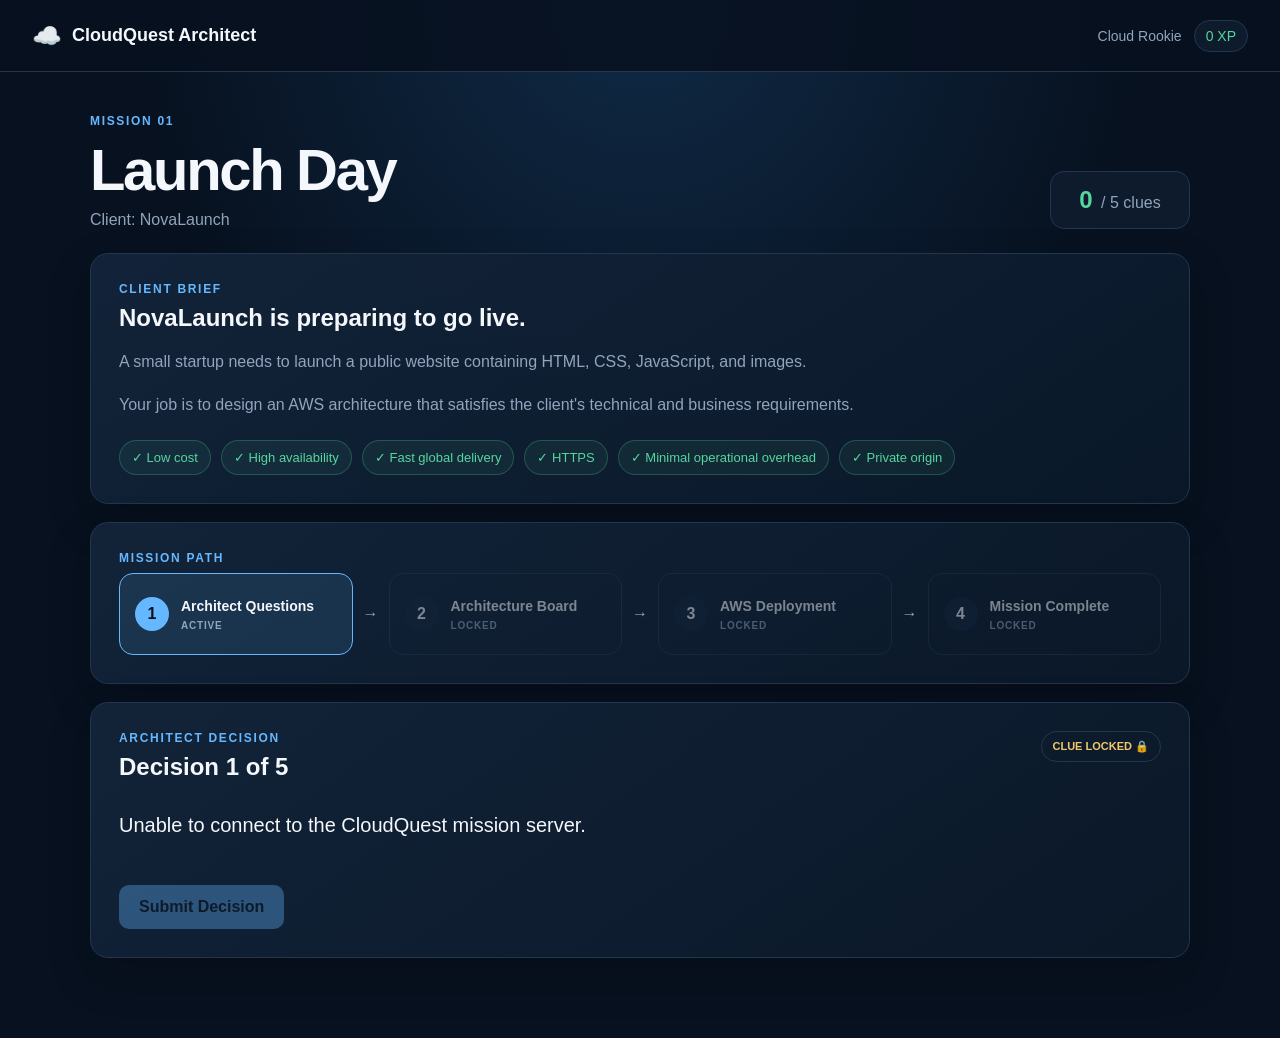
==== commit f743dd03: "fix: clean Mission 1 navigation and add project README" ====
--- a/frontend/index.html
+++ b/frontend/index.html
@@ -156,11 +156,13 @@
             >
             </div>
 
-                type="button"
-    id="complete-validation"
-    disabled
+<button
+    type="button"
+    id="continue-mission-2"
+    class="hidden"
+    onclick="window.location.href='/mission2.html'"
 >
-    Complete Mission
+    Continue to Mission 02 — Traffic Surge →
 </button>
 <button
     type="button"
